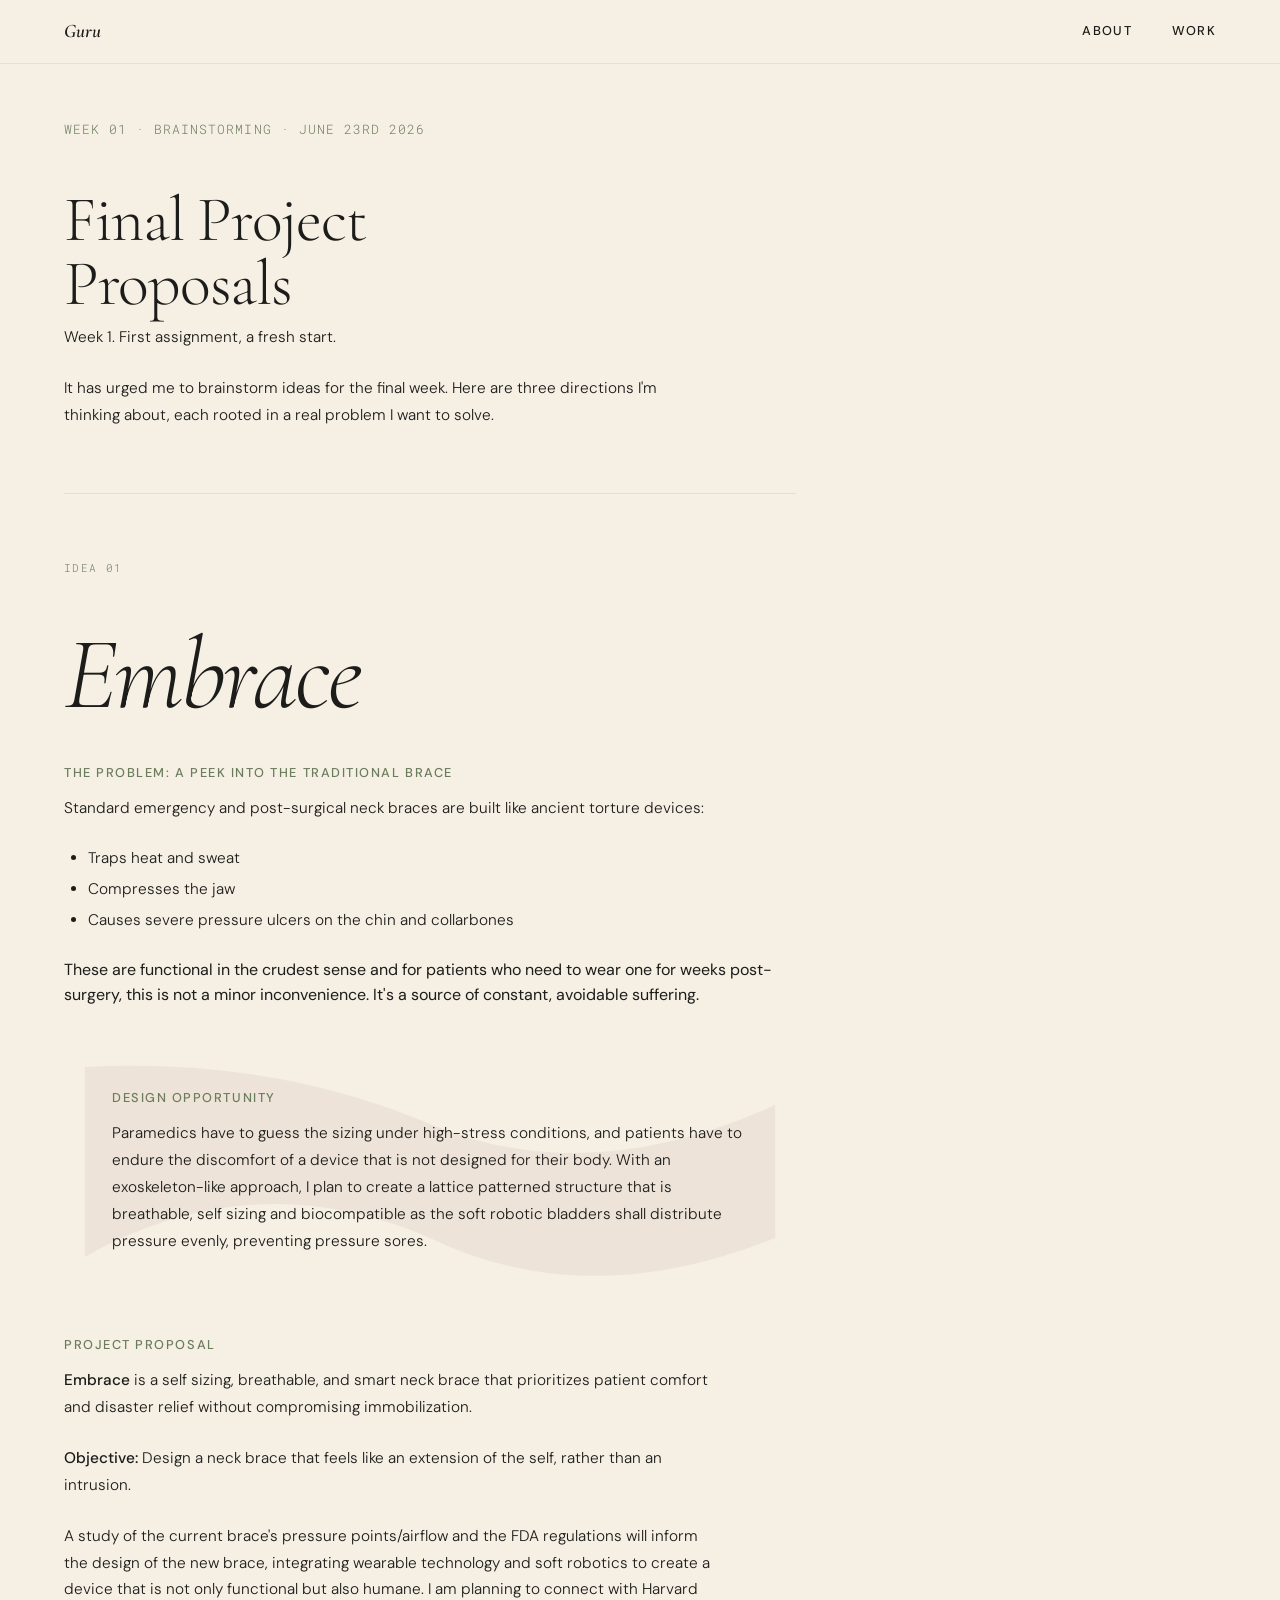
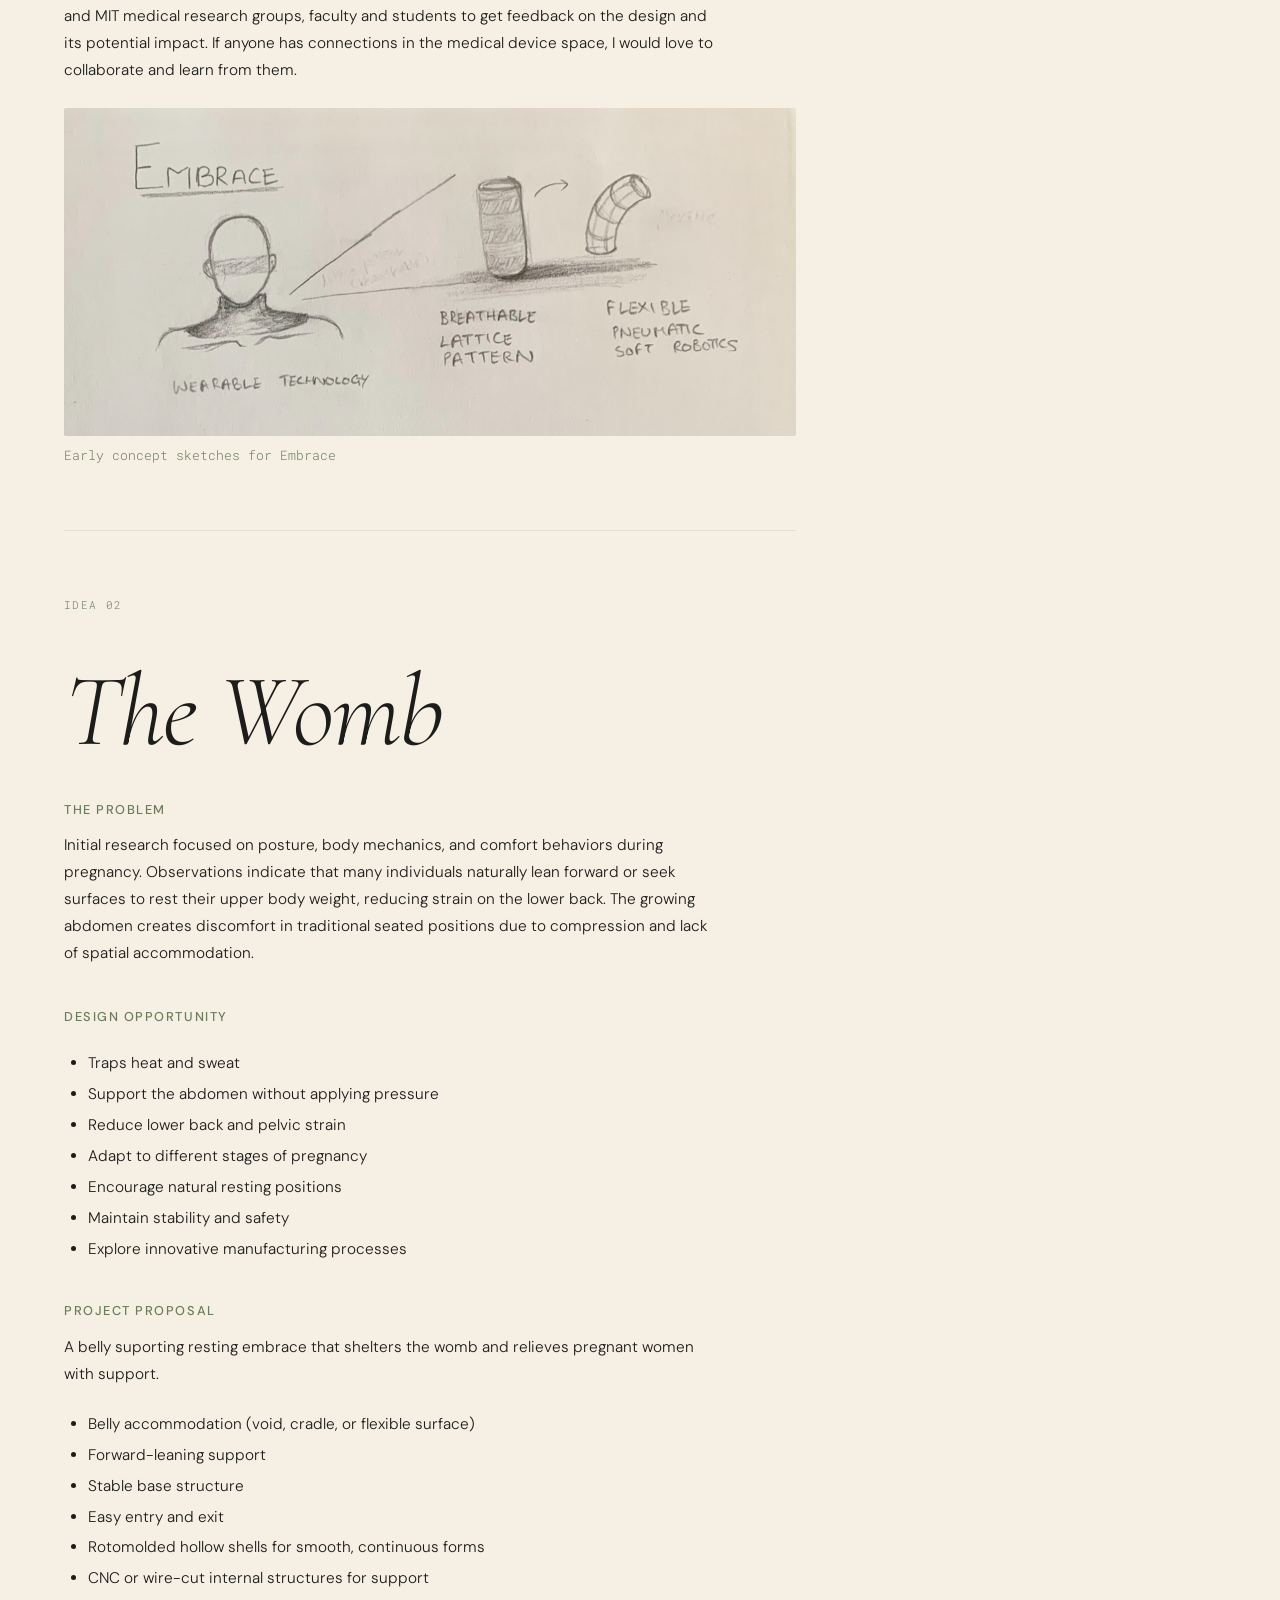
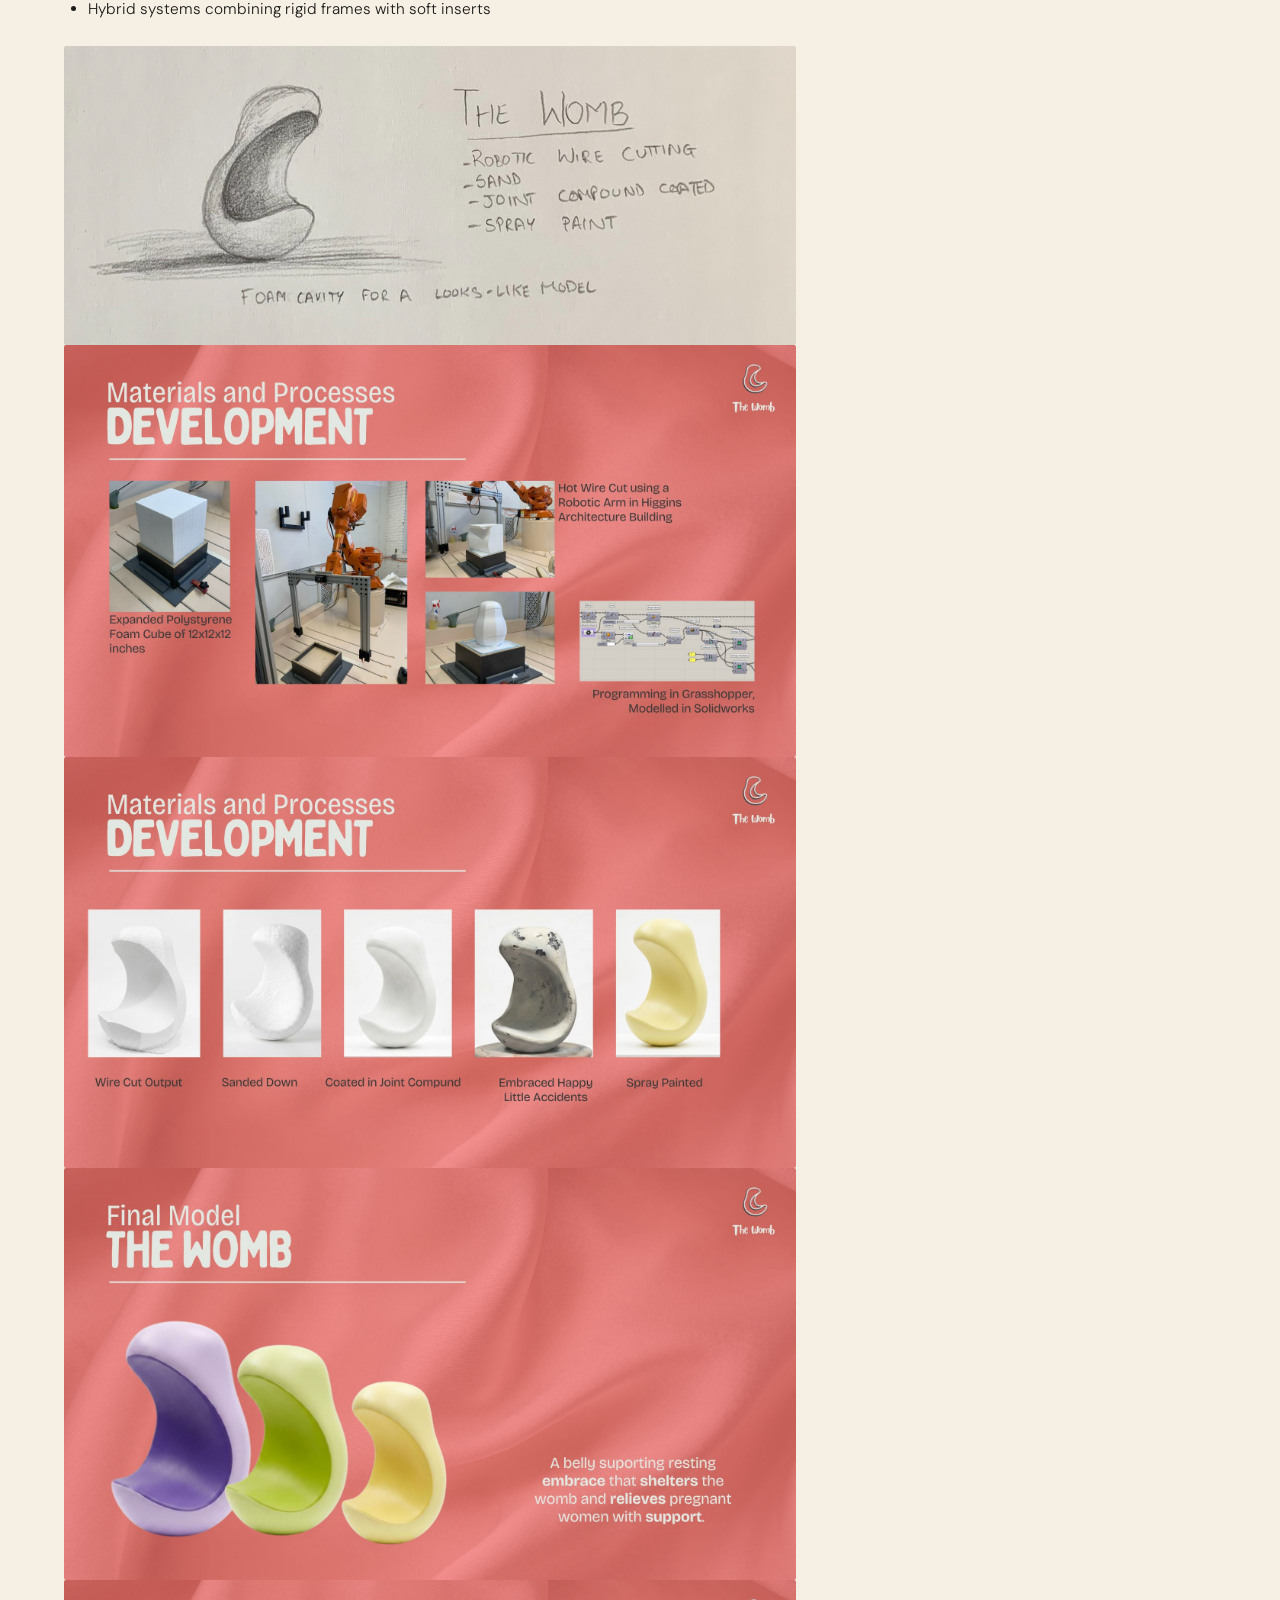
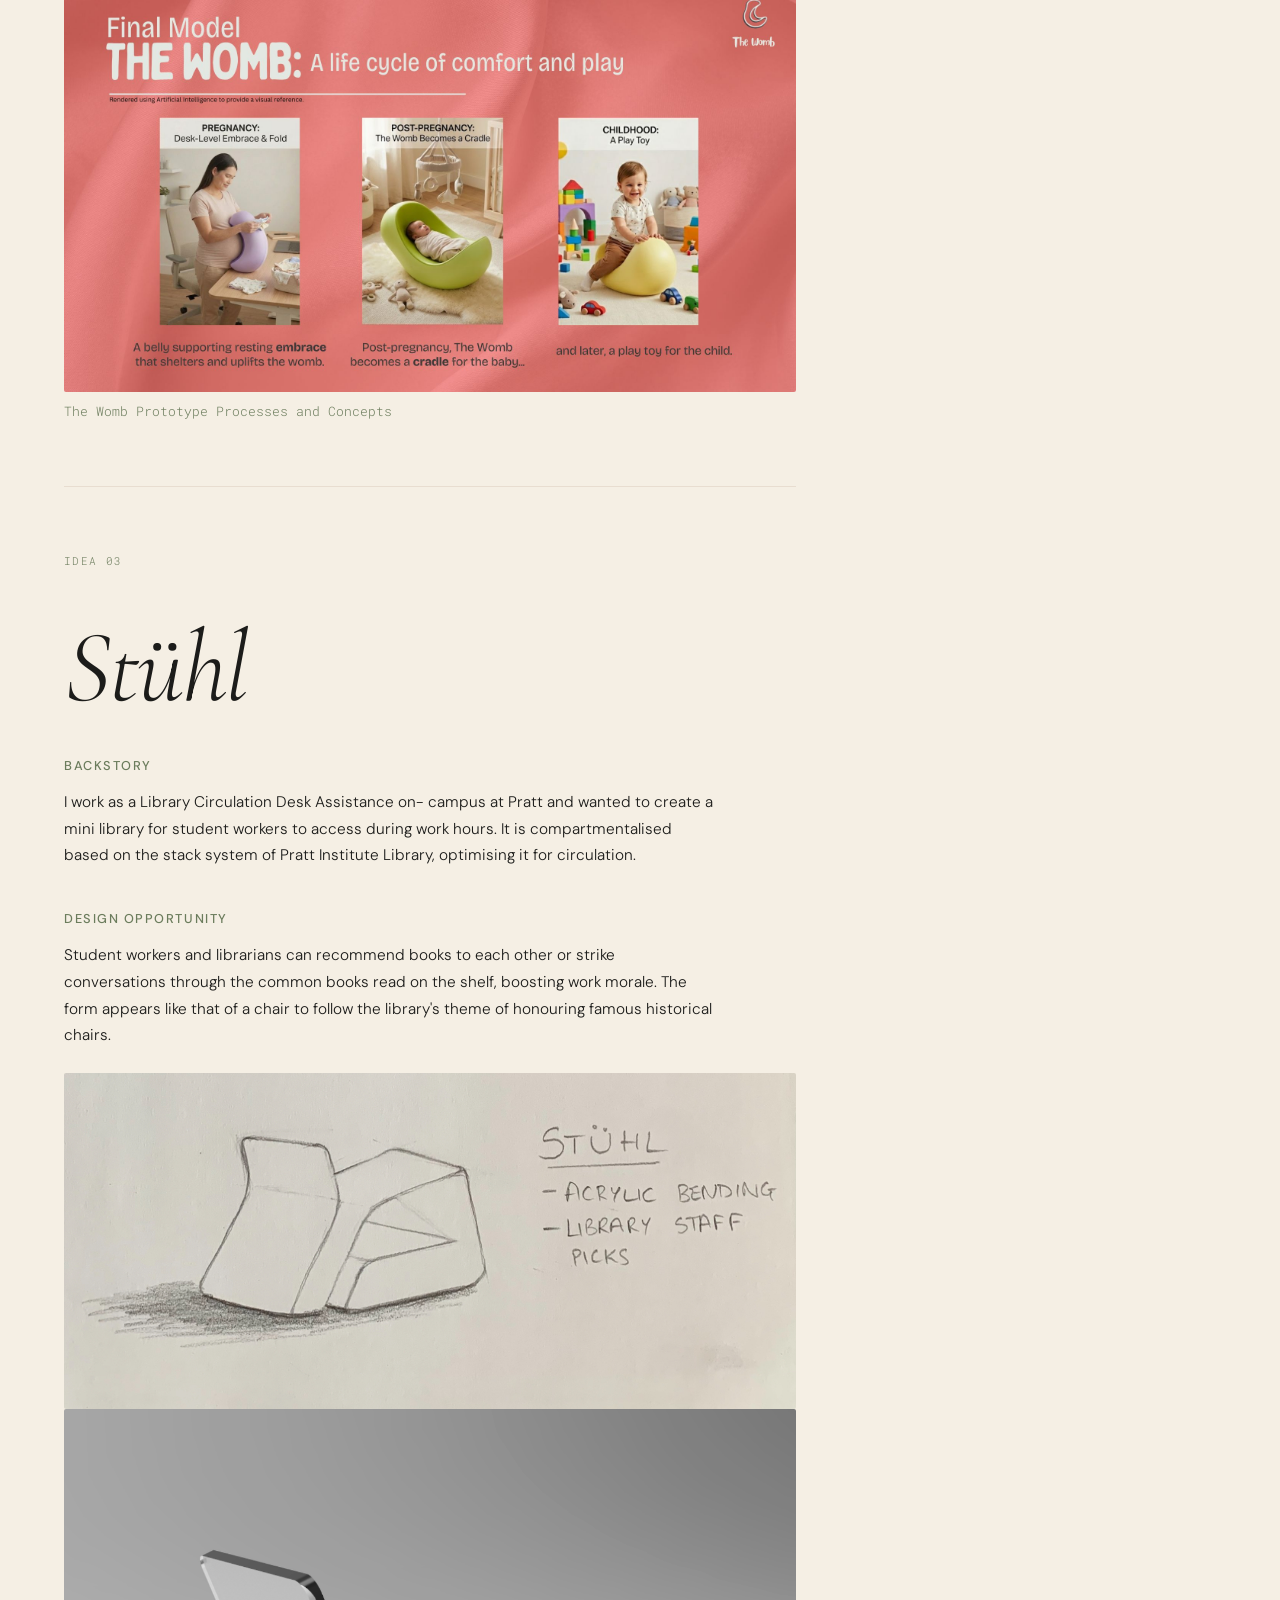
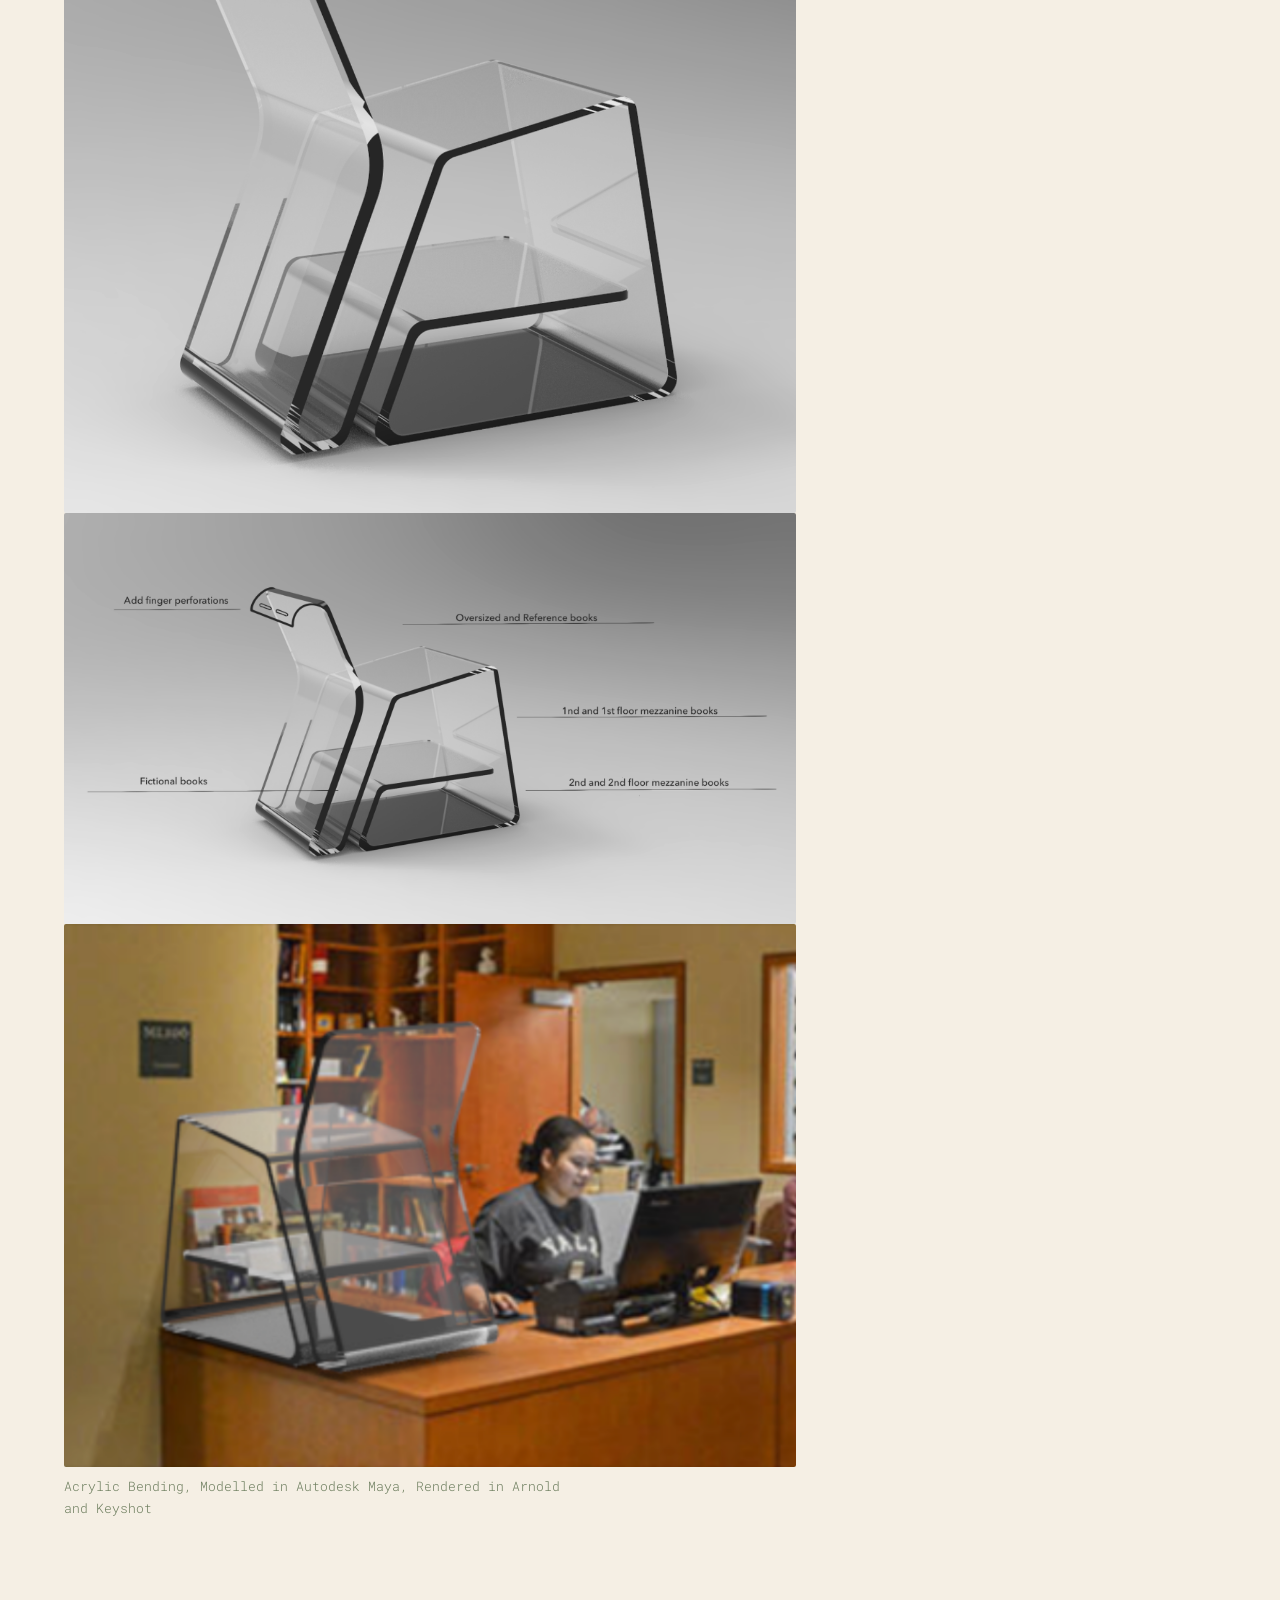
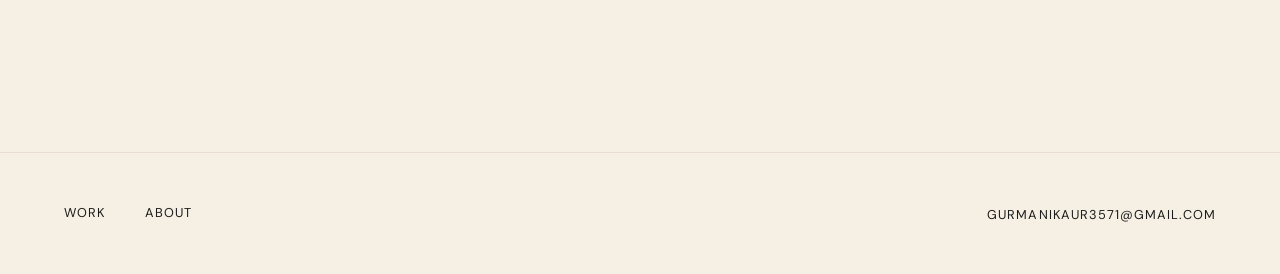
==== 01_intro/index.html @ 0826e694 "Week 1 updates with homepage and about section." ====
<!DOCTYPE html>
<html lang="en">
<head>
  <meta charset="UTF-8">
  <meta name="viewport" content="width=device-width, initial-scale=1.0">
  <title>Week 1 · Brainstorming</title>
  <link rel="stylesheet" href="../style.css">
  <style>
    .problem-blob {
      position: relative;
      margin: 2.5rem 0;
    }
    .problem-blob svg {
      position: absolute;
      inset: 0;
      width: 100%;
      height: 100%;
      z-index: 0;
      overflow: visible;
    }
    .problem-blob .blob-inner {
      position: relative;
      z-index: 1;
      padding: 2.5rem 3rem;
    }
    .idea-divider {
      border: none;
      border-top: 1px solid var(--secondary-color);
      margin: 4rem 0;
    }
    .idea-number {
      font-family: var(--mono-font-family);
      font-size: 0.7rem;
      letter-spacing: 0.12em;
      text-transform: uppercase;
      color: var(--accent-color);
      margin-bottom: 1rem;
    }
    .idea-title {
      font-family: var(--font-family);
      font-size: clamp(3.5rem, 8vw, 7rem);
      font-weight: 300;
      line-height: 0.95;
      letter-spacing: -0.02em;
      margin-bottom: 2.5rem;
    }
  </style>
</head>

<nav>
  <a id="home" href="../index.html">Guru</a>
  <a href="../about.html">About</a>
  <a href="../index.html#work">Work</a>
</nav>

<body>
  <section class="blog">

    <p class="blog-meta">Week 01 · Brainstorming · June 23rd 2026</p>
    <h1>Final Project<br>Proposals</h1>

    <p>
      Week 1.  First assignment, a fresh start. 
    </p>
    <p>
      It has urged me to brainstorm ideas for the final week.
      Here are three directions I'm thinking about, each rooted in 
      a real problem I want to solve.
    </p>

    <hr class="idea-divider">

    <p class="idea-number">Idea 01</p>
    <h2 class="idea-title">Embrace</h2>

    <h3><b>The Problem:</b> A Peek into the Traditional Brace</h3>
    <p>
      Standard emergency and post-surgical neck braces are built like ancient torture devices:

<ul>
  <li>Traps heat and sweat</li>
  <li>Compresses the jaw</li>
  <li>Causes severe pressure ulcers on the chin and collarbones</li>
</ul> 
      These are functional in the crudest sense and for patients who need to wear one for weeks 
      post-surgery, this is not a minor inconvenience. It's a source of 
      constant, avoidable suffering.
    </p>

    <div class="problem-blob">
      <svg viewBox="0 0 700 260" fill="none" xmlns="http://www.w3.org/2000/svg" preserveAspectRatio="none">
        <path d="M 20 20 
                 Q 200 10, 350 80 
                 Q 500 150, 680 60 
                 L 680 200 
                 Q 500 280, 350 200 
                 Q 180 120, 20 220 Z" 
              fill="#E8DDD0" opacity="0.6"/>
      </svg>
      <div class="blob-inner">
        <h3 style="margin-top:0;">Design Opportunity</h3>
        <p style="margin-bottom:0;">
          Paramedics have to guess the sizing under high-stress conditions, and patients have to endure the discomfort of a device
           that is not designed for their body.
          
          With an exoskeleton-like approach, I plan to create a lattice patterned structure that is breathable, 
          self sizing and biocompatible as the soft robotic bladders shall distribute pressure evenly, preventing pressure sores.
        </p>
      </div>
    </div>

    <h3>Project Proposal</h3>
    <p>
      <strong>Embrace</strong> is a self sizing, breathable, and smart neck brace that prioritizes patient comfort and
       disaster relief without compromising immobilization. 
      
          </p>
    <p><b>Objective:</b> Design a neck brace that feels like an extension of the self, rather than an intrusion.
    </p>
    <p>
      A study of the current brace's pressure points/airflow and the FDA regulations will inform the design of the new brace, integrating
      wearable technology and soft robotics to create a device that is not only functional but also humane. I am planning to connect with
      Harvard and MIT medical research groups, faculty and students to get feedback on the design and its potential impact. If anyone
      has connections in the medical device space, I would love to collaborate and learn from them.
    </p>

    <img src="../placeholder_assets/Embrace_sketch.jpg" alt="Embrace sketch">
    <p class="caption">Early concept sketches for Embrace</p>

    <hr class="idea-divider">

    <p class="idea-number">Idea 02</p>
    <h2 class="idea-title">The Womb</h2>

    <h3>The Problem</h3>
    <p>Initial research focused on posture, body mechanics, and comfort behaviors during pregnancy. 
      Observations indicate that many individuals naturally lean forward or seek surfaces to rest their upper body weight, 
      reducing strain on the lower back. The growing abdomen creates discomfort in traditional seated positions due to 
      compression and lack of spatial accommodation.</p>

    <h3>Design Opportunity</h3>
    <p>
      <ul>
        <li>Traps heat and sweat</li>
        <li>Support the abdomen without applying pressure</li>
        <li>Reduce lower back and pelvic strain</li>
        <li>Adapt to different stages of pregnancy</li>
        <li>Encourage natural resting positions</li>
        <li>Maintain stability and safety</li>
        <li>Explore innovative manufacturing processes</li>
      </ul>
    </p>

    <h3>Project Proposal</h3>
    <p> A belly suporting resting embrace that shelters the womb and relieves pregnant women with support.      
<ul>
<li>Belly accommodation (void, cradle, or flexible surface)</li>
<li>Forward-leaning support</li>
<li>Stable base structure</li>
<li>Easy entry and exit</li>
<li>Rotomolded hollow shells for smooth, continuous forms</li>
<li>CNC or wire-cut internal structures for support</li>
<li>Hybrid systems combining rigid frames with soft inserts</li>

</ul>
    </p>

    <img src="../placeholder_assets/Womb_sketch.jpg" alt="The Womb">
    <img src="../placeholder_assets/Womb_1.jpg" alt="The Womb">
    <img src="../placeholder_assets/Womb_2.jpg" alt="The Womb">
    <img src="../placeholder_assets/Womb_3.jpg" alt="The Womb">
    <img src="../placeholder_assets/Womb_4.jpg" alt="The Womb">
    <p class="caption">The Womb Prototype Processes and Concepts</p>

    <hr class="idea-divider">

    <p class="idea-number">Idea 03</p>
    <h2 class="idea-title">Stühl</h2>

    <h3>Backstory</h3>
    <p>I work as a Library Circulation Desk Assistance on- campus at Pratt and wanted to create a mini library
       for student workers to access during work hours. It is compartmentalised based on the stack system of Pratt 
       Institute Library, optimising it for circulation.</p>

    <h3>Design Opportunity</h3>
    <p>Student workers and librarians can recommend books to each other or strike conversations through the common books 
      read on the shelf, boosting work morale. The form appears like that of a chair to follow the library's theme of honouring 
      famous historical chairs.</p>

      <img src="../placeholder_assets/Stühl_sketch.jpg" alt="Stühl">
      <img src="../placeholder_assets/Stühl_1.png" alt="Stühl">
      <img src="../placeholder_assets/Stühl_2.png" alt="Stühl">
      <img src="../placeholder_assets/Stühl_3.png" alt="Stühl">
      <p class="caption">Acrylic Bending, Modelled in Autodesk Maya, Rendered in Arnold and Keyshot</p>

    <h3></h3>
    <p></p>

  </section>
</body>

<footer></footer>
<script src="../config.js"></script>
<script src="../slideshow.js"></script>
</html>
---- style.css ----
@import url('https://fonts.googleapis.com/css2?family=Cormorant+Garamond:ital,wght@0,300;0,400;0,600;0,700;1,300;1,400;1,600&family=DM+Sans:ital,opsz,wght@0,9..40,300;0,9..40,400;0,9..40,500;1,9..40,300&family=Roboto+Mono:wght@400;500&display=swap');

/* Reset */
*, *::before, *::after {
  margin: 0;
  padding: 0;
  box-sizing: border-box;
}

:root {
  --background-color: #F5EFE4;
  --text-color: #1C1C1A;
  --accent-color: #6B7C5C;
  --secondary-color: #E8DDD0;
  --font-family: 'Cormorant Garamond', serif;
  --body-font-family: 'DM Sans', sans-serif;
  --mono-font-family: 'Roboto Mono', monospace;
}

html {
  background-color: var(--background-color);
  color: var(--text-color);
  font-family: var(--body-font-family);
  font-size: 16px;
  line-height: 1.6;
}

/* Typography */
h1 {
  font-family: var(--font-family);
  font-size: clamp(3.5rem, 8vw, 9rem);
  font-weight: 300;
  line-height: 1.0;
  letter-spacing: -0.02em;
  margin-bottom: 2rem;
}

h2 {
  font-family: var(--font-family);
  font-size: clamp(1.8rem, 3.5vw, 3rem);
  font-weight: 400;
  font-style: italic;
  margin-bottom: 0.5rem;
  margin-top: 3rem;
}

h3 {
  font-family: var(--body-font-family);
  font-size: clamp(0.7rem, 1vw, 0.85rem);
  font-weight: 500;
  letter-spacing: 0.12em;
  text-transform: uppercase;
  color: var(--accent-color);
  margin-bottom: 0.75rem;
  margin-top: 2.5rem;
}

p {
  font-family: var(--body-font-family);
  font-size: clamp(0.95rem, 1.2vw, 1.1rem);
  font-weight: 300;
  line-height: 1.75;
  margin-bottom: 1.5rem;
  max-width: 65ch;
}

b, strong {
  font-weight: 500;
}

a {
  color: var(--text-color);
  text-decoration: underline;
  text-underline-offset: 3px;
  transition: color 0.2s ease;
}

a:hover {
  color: var(--accent-color);
}

ul, ol {
  font-family: var(--body-font-family);
  font-size: clamp(0.95rem, 1.2vw, 1.05rem);
  font-weight: 300;
  padding-left: 1.5rem;
  margin-bottom: 1.5rem;
}

li {
  margin-bottom: 0.4rem;
}

code {
  font-family: var(--mono-font-family);
  font-size: 0.875em;
  background-color: var(--secondary-color);
  padding: 2px 6px;
  border-radius: 3px;
}

pre {
  font-family: var(--mono-font-family);
  font-size: 0.875rem;
  background-color: var(--secondary-color);
  padding: 1.5rem;
  border-radius: 6px;
  overflow-x: auto;
  margin-bottom: 2rem;
}

pre code {
  background: none;
  padding: 0;
}

table {
  width: 100%;
  border-collapse: collapse;
  margin-bottom: 2rem;
  font-size: 0.95rem;
}

th, td {
  border: 1px solid var(--secondary-color);
  padding: 0.6rem 1rem;
  text-align: left;
}

th {
  font-weight: 500;
  background-color: var(--secondary-color);
}

/*  Navigation */
nav {
  position: fixed;
  top: 0;
  left: 0;
  right: 0;
  z-index: 100;
  height: 64px;
  padding: 0 5vw;
  display: flex;
  align-items: center;
  gap: 2.5rem;
  background-color: rgba(245, 239, 228, 0.92);
  backdrop-filter: blur(8px);
  border-bottom: 1px solid var(--secondary-color);
}

nav a {
  font-family: var(--body-font-family);
  font-size: 0.8rem;
  font-weight: 500;
  letter-spacing: 0.1em;
  text-transform: uppercase;
  text-decoration: none;
  color: var(--text-color);
  transition: color 0.2s ease;
}

nav a:hover {
  color: var(--accent-color);
}

nav #home {
  margin-right: auto;
  font-family: var(--font-family);
  font-size: 1.2rem;
  font-weight: 600;
  font-style: italic;
  letter-spacing: 0;
  text-transform: none;
}

/* Footer */
footer {
  width: 100%;
  margin-top: 8rem;
  padding: 3rem 5vw;
  border-top: 1px solid var(--secondary-color);
  display: flex;
  align-items: center;
  gap: 2.5rem;
}

footer a {
  font-size: 0.8rem;
  letter-spacing: 0.08em;
  text-transform: uppercase;
  text-decoration: none;
  font-weight: 400;
}

footer #contact-info {
  margin-left: auto;
}

footer #year {
  font-family: var(--mono-font-family);
  font-size: 0.8rem;
  color: var(--accent-color);
}

/* Hero */
#hero {
  min-height: 90vh;
  padding: calc(64px + 8vh) 5vw 6vh;
  display: flex;
  flex-direction: column;
  justify-content: flex-end;
  position: relative;
  overflow: hidden;
}

#hero .eyebrow {
  font-family: var(--body-font-family);
  font-size: 0.8rem;
  font-weight: 500;
  letter-spacing: 0.14em;
  text-transform: uppercase;
  color: var(--accent-color);
  margin-bottom: 1.5rem;
}

#hero h1 {
  max-width: 14ch;
}

#hero .hero-sub {
  font-family: var(--font-family);
  font-size: clamp(1.1rem, 1.8vw, 1.4rem);
  font-style: italic;
  font-weight: 300;
  color: var(--text-color);
  max-width: 55ch;
  line-height: 1.5;
  margin-top: 1.5rem;
  margin-bottom: 0;
}

/* Decorative leaf SVG background — bottom right */
#hero::after {
  content: '';
  position: absolute;
  bottom: -2rem;
  right: -2rem;
  width: clamp(200px, 35vw, 480px);
  height: clamp(200px, 35vw, 480px);
  background-image: url('./placeholder_assets/leaf-bg.svg');
  background-size: contain;
  background-repeat: no-repeat;
  background-position: bottom right;
  opacity: 0.18;
  pointer-events: none;
}

/* Intro section */
#intro {
  padding: 6rem 5vw;
  max-width: 700px;
  border-top: 1px solid var(--secondary-color);
}

/* Work / week list */
#work {
  padding: 4rem 5vw 6rem;
}

#work h3 {
  margin-bottom: 2rem;
}

.week-grid {
  display: grid;
  grid-template-columns: repeat(auto-fill, minmax(220px, 1fr));
  gap: 1px;
  border: 1px solid var(--secondary-color);
}

.week-grid a {
  display: block;
  padding: 1.5rem 1.75rem;
  text-decoration: none;
  font-family: var(--body-font-family);
  font-size: 0.9rem;
  font-weight: 400;
  border-right: 1px solid var(--secondary-color);
  border-bottom: 1px solid var(--secondary-color);
  transition: background-color 0.15s ease, color 0.15s ease;
}

.week-grid a:hover {
  background-color: var(--text-color);
  color: var(--background-color);
}

.week-grid a .week-num {
  display: block;
  font-family: var(--mono-font-family);
  font-size: 0.7rem;
  color: var(--accent-color);
  margin-bottom: 0.4rem;
  letter-spacing: 0.08em;
}

.week-grid a:hover .week-num {
  color: var(--secondary-color);
}

/* About page */
.about-hero {
  padding: calc(64px + 6vh) 5vw 4rem;
  display: grid;
  grid-template-columns: 1fr 1.6fr;
  gap: 5vw;
  align-items: start;
  max-width: 1100px;
}

.about-hero img {
  width: 100%;
  aspect-ratio: 3/4;
  object-fit: cover;
  border-radius: 4px;
}

.about-hero .about-text h1 {
  font-size: clamp(2.8rem, 5vw, 5rem);
  margin-bottom: 1.5rem;
}

.about-hero .about-text p {
  max-width: 55ch;
}

/* Resume section */
.resume {
  padding: 4rem 5vw 2rem;
  border-top: 1px solid var(--secondary-color);
  max-width: 900px;
}

.resume-block {
  margin-bottom: 3rem;
}

.resume-block h3 {
  margin-top: 0;
  padding-bottom: 0.5rem;
  border-bottom: 1px solid var(--secondary-color);
  margin-bottom: 1.25rem;
}

.resume-entry {
  margin-bottom: 1.5rem;
}

.resume-entry .role {
  font-weight: 500;
  font-size: 0.95rem;
  margin-bottom: 0.1rem;
}

.resume-entry .org {
  font-size: 0.85rem;
  color: var(--accent-color);
  margin-bottom: 0.4rem;
  font-family: var(--mono-font-family);
}

.resume-entry ul {
  margin-bottom: 0;
}

/* Blog / weekly assignment pages */
.blog {
  padding: calc(64px + 6vh) 5vw 4rem;
  max-width: 860px;
}

.blog h1 {
  font-size: clamp(2.5rem, 5vw, 5.5rem);
  margin-bottom: 0.5rem;
}

.blog .blog-meta {
  font-size: 0.8rem;
  color: var(--accent-color);
  letter-spacing: 0.08em;
  text-transform: uppercase;
  font-family: var(--mono-font-family);
  margin-bottom: 3rem;
}

/* Project idea card (Week 1) */
.idea-card {
  border: 1px solid var(--secondary-color);
  border-radius: 4px;
  padding: 2rem 2.5rem;
  margin-bottom: 2rem;
  position: relative;
}

.idea-card .idea-tag {
  font-family: var(--mono-font-family);
  font-size: 0.7rem;
  letter-spacing: 0.1em;
  text-transform: uppercase;
  color: var(--accent-color);
  margin-bottom: 0.75rem;
}

.idea-card h2 {
  margin-top: 0;
  font-size: clamp(2rem, 4vw, 3.5rem);
}

/* Blob shape (signature element) */
.blob-section {
  position: relative;
  padding: 3rem 2.5rem;
  margin: 2rem 0;
}

.blob-section svg.blob-bg {
  position: absolute;
  inset: 0;
  width: 100%;
  height: 100%;
  z-index: 0;
}

.blob-section .blob-content {
  position: relative;
  z-index: 1;
}

/* Media */
img {
  max-width: 100%;
  display: block;
  border-radius: 2px;
}

iframe, video {
  width: 100%;
  max-width: 720px;
  aspect-ratio: 16/9;
  border: none;
  margin-bottom: 2rem;
  border-radius: 4px;
}

.caption {
  font-size: 0.8rem;
  color: var(--accent-color);
  font-family: var(--mono-font-family);
  margin-top: 0.5rem;
  margin-bottom: 2rem;
}

.img-duo, .img-trip, .img-quad {
  display: grid;
  gap: 0.5rem;
  margin-bottom: 2rem;
}

.img-duo  { grid-template-columns: 1fr 1fr; }
.img-trip { grid-template-columns: 1fr 1fr 1fr; }
.img-quad { grid-template-columns: 1fr 1fr; }

/* Slideshow */
.slideshow-container {
  position: relative;
  margin-bottom: 2rem;
  overflow: hidden;
}

.slides { display: none; }

.prev, .next {
  position: absolute;
  top: 50%;
  transform: translateY(-50%);
  padding: 0.5rem 1rem;
  background: rgba(28,28,26,0.6);
  color: #fff;
  cursor: pointer;
  user-select: none;
  text-decoration: none;
  font-size: 1.2rem;
  border-radius: 2px;
  z-index: 10;
}

.next { right: 0; }

/* Responsive */
@media (max-width: 768px) {
  .about-hero {
    grid-template-columns: 1fr;
  }

  .about-hero img {
    max-width: 260px;
    aspect-ratio: 1;
  }

  #hero::after {
    opacity: 0.1;
  }
}
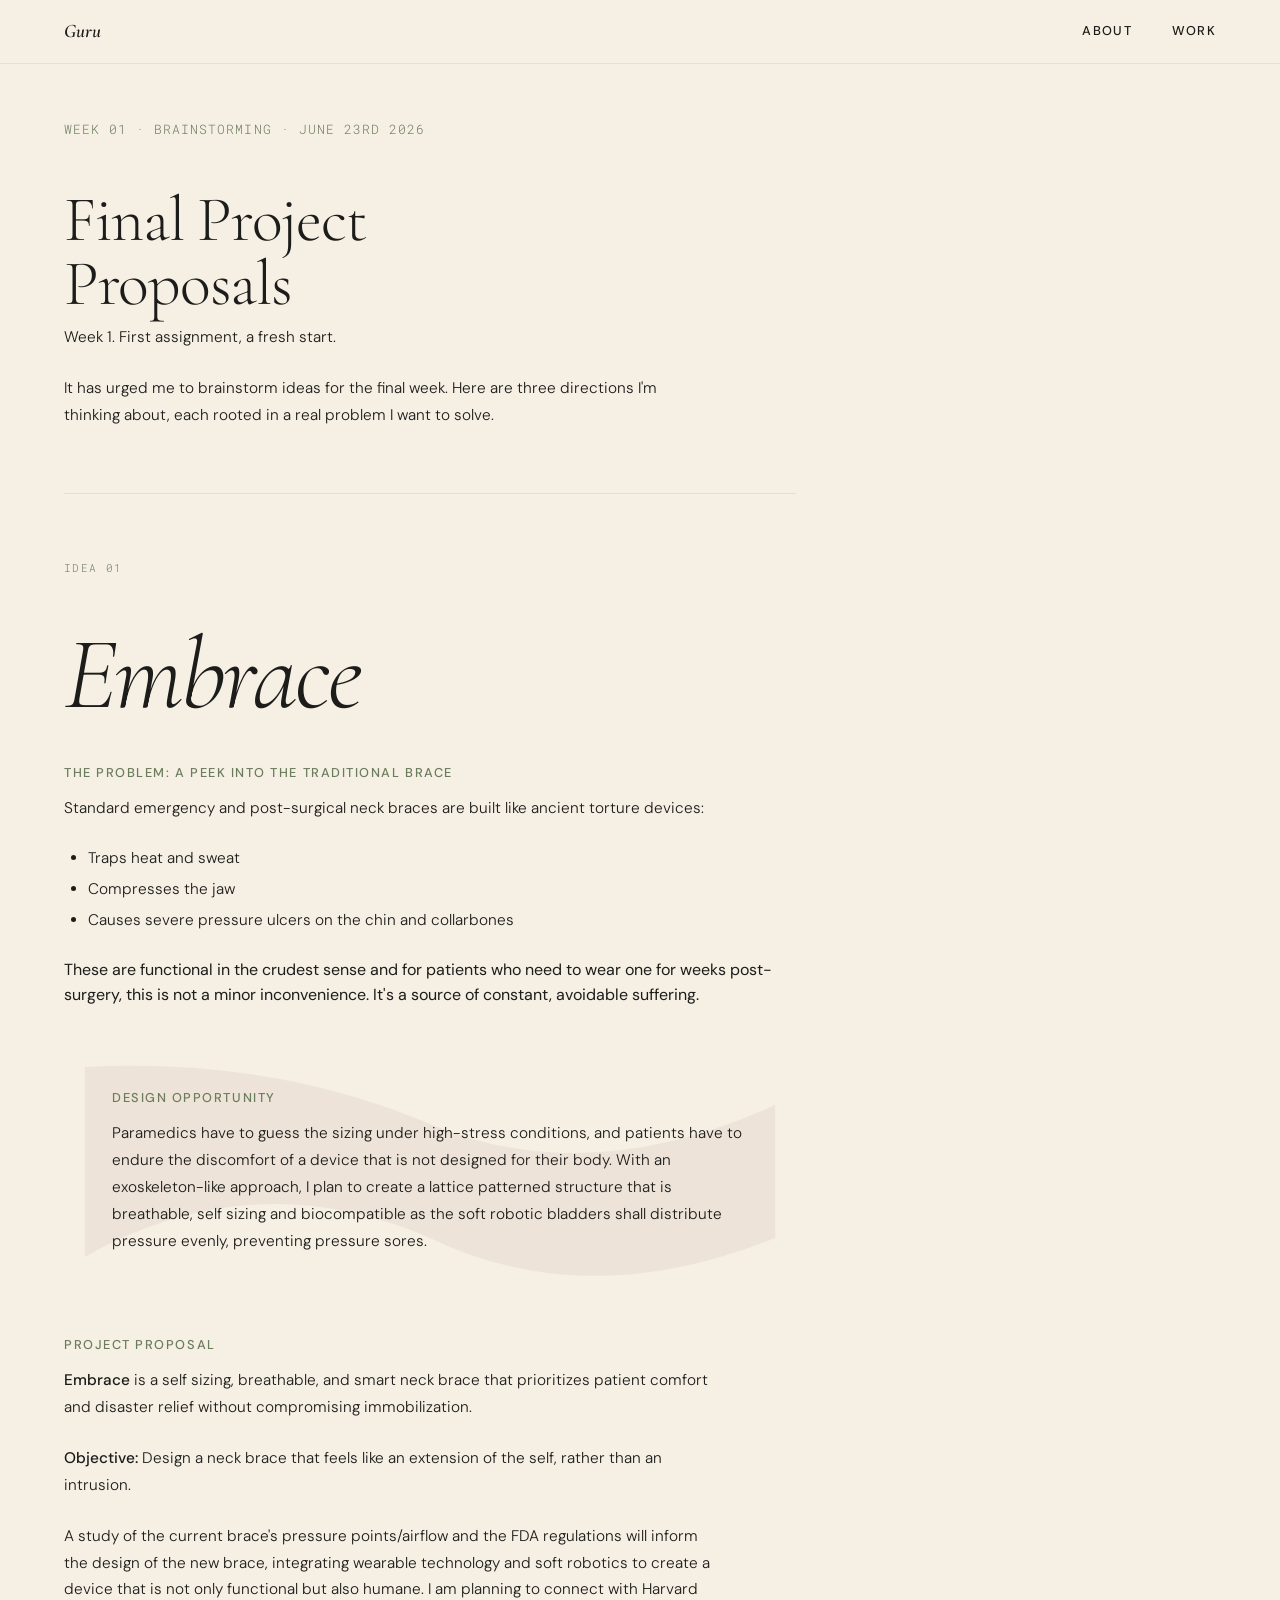
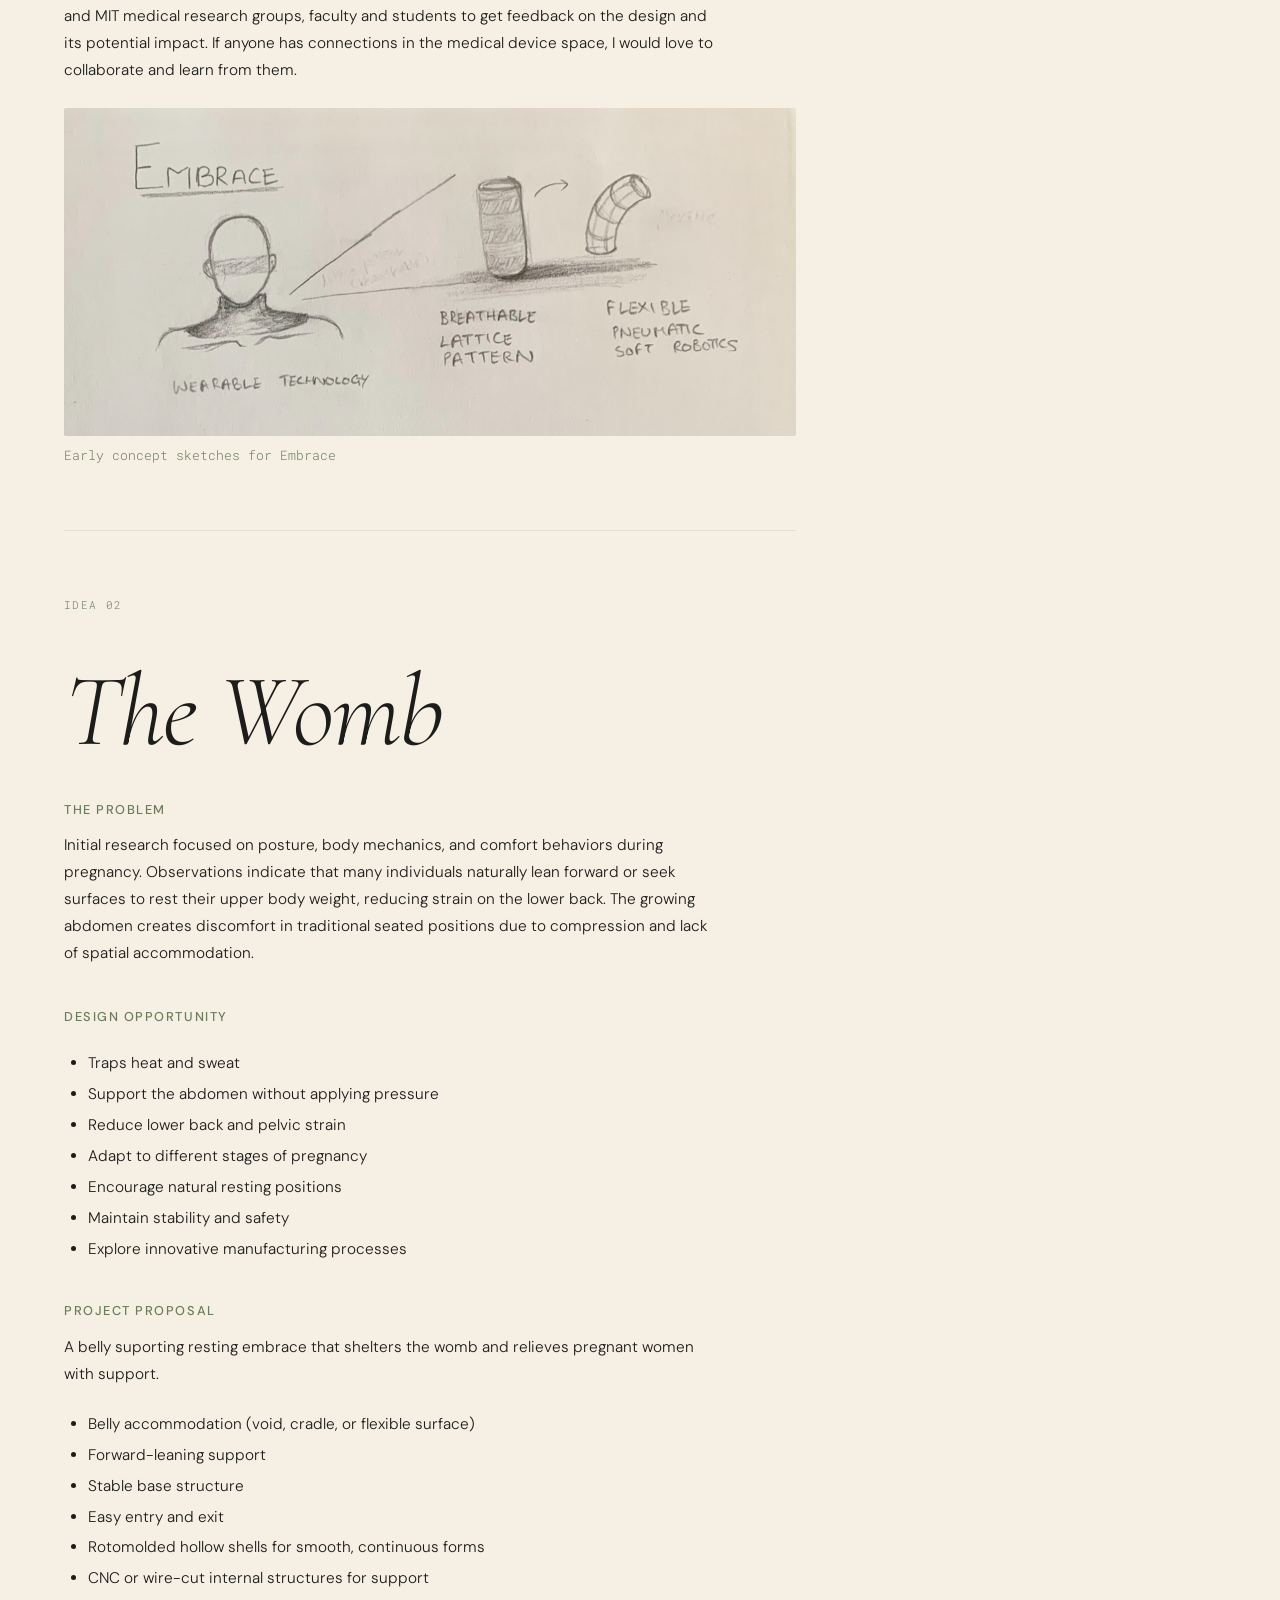
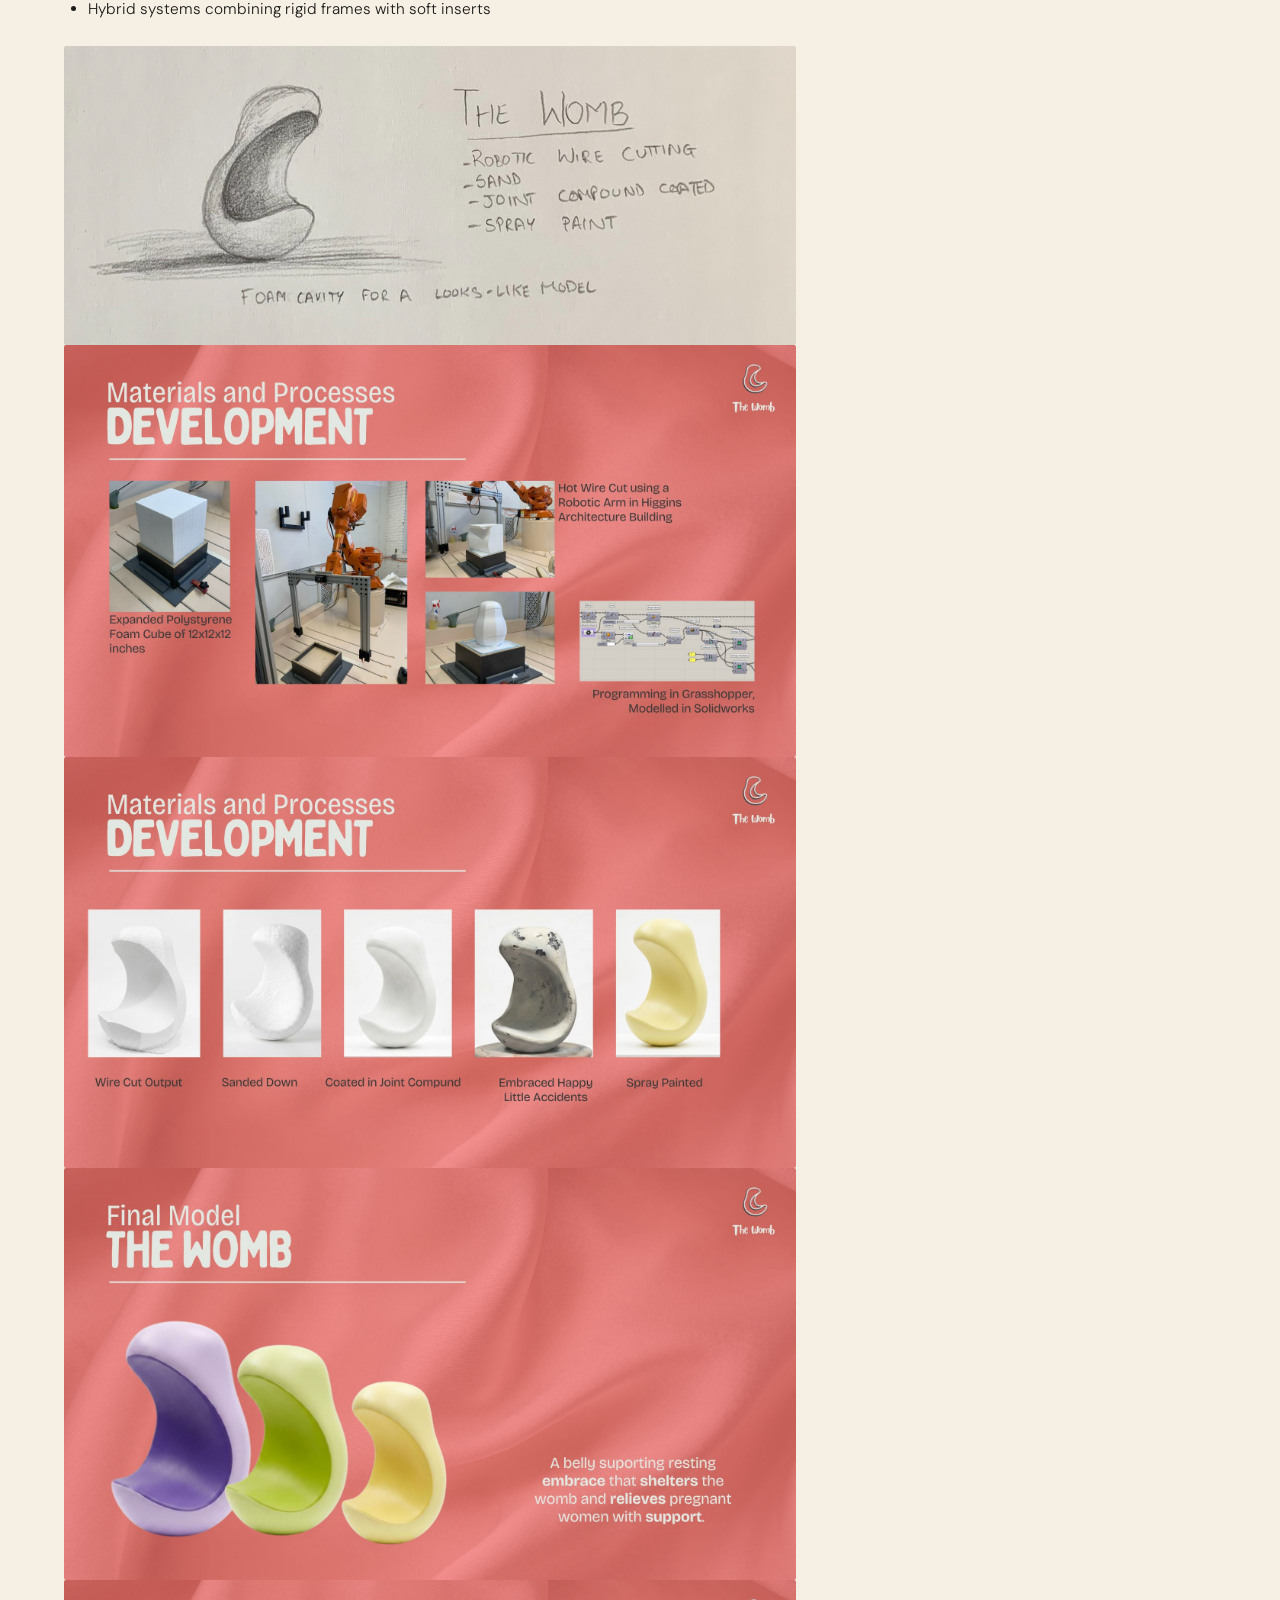
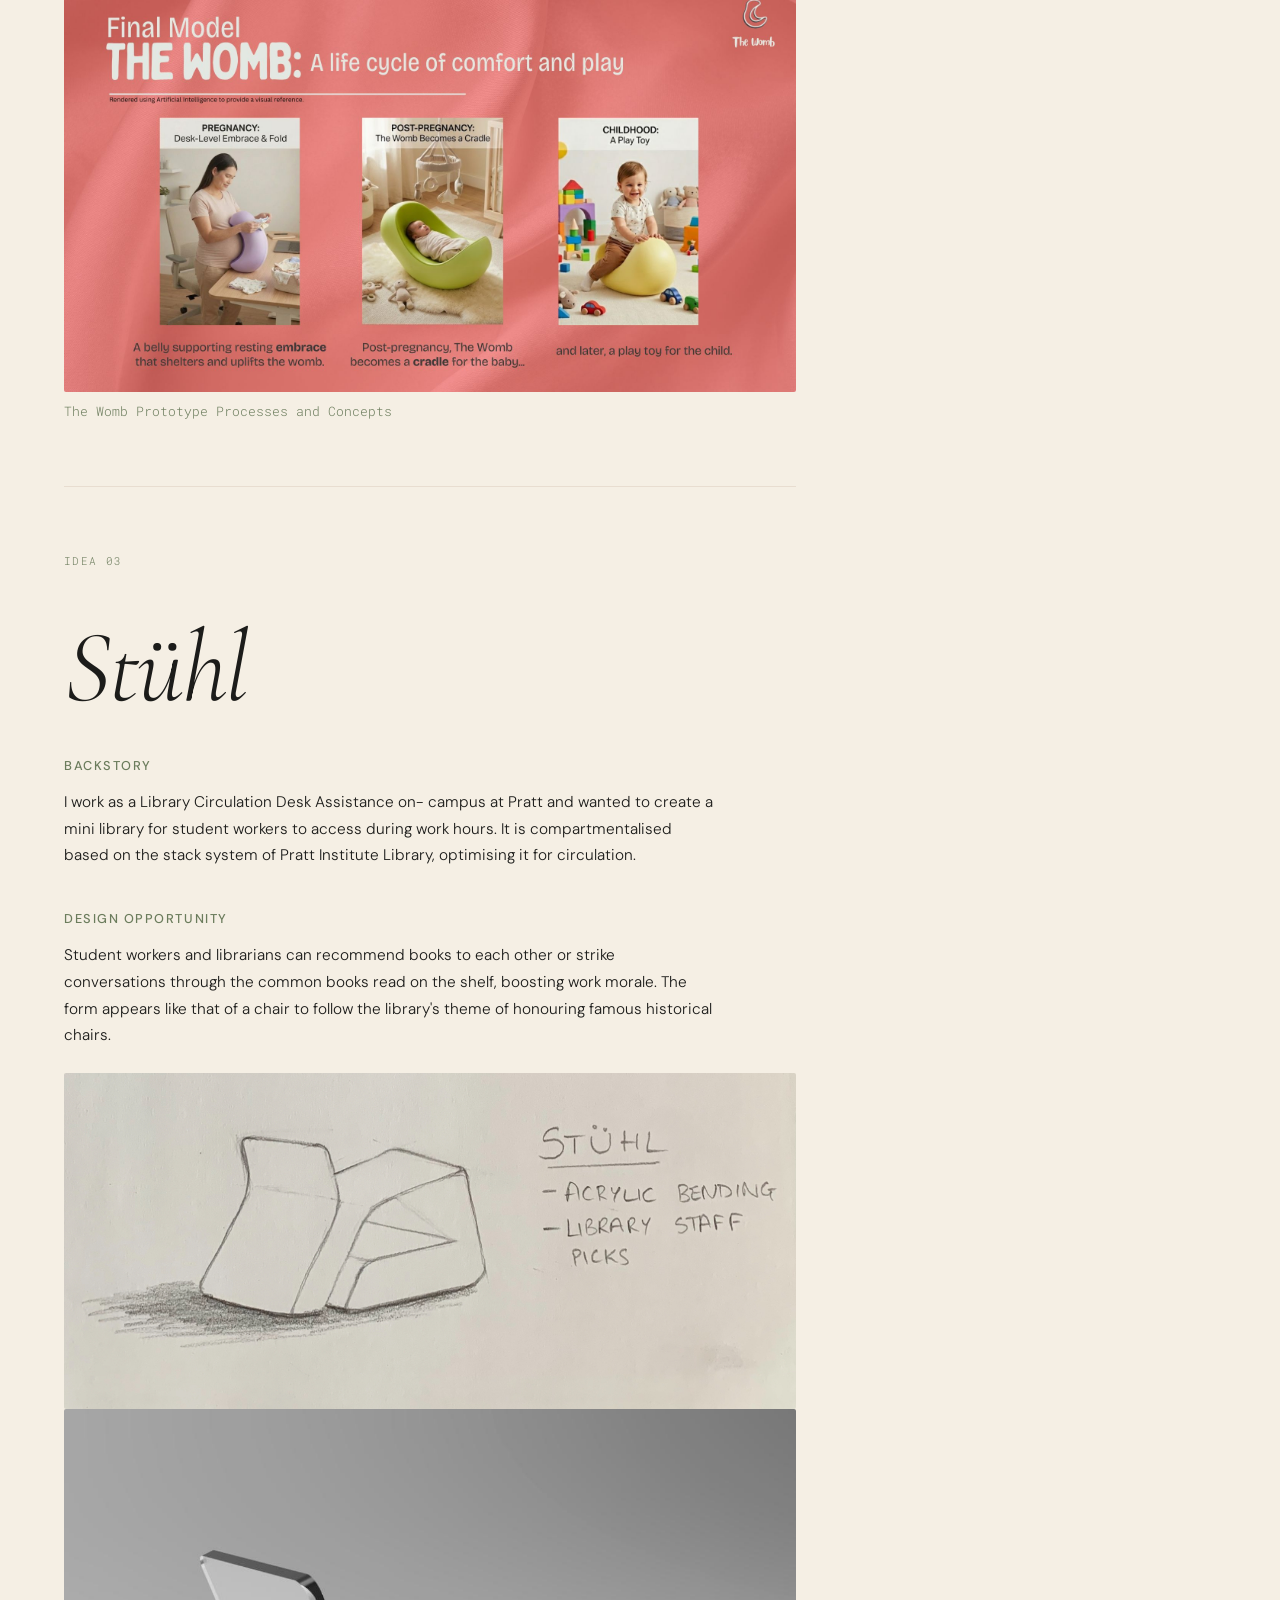
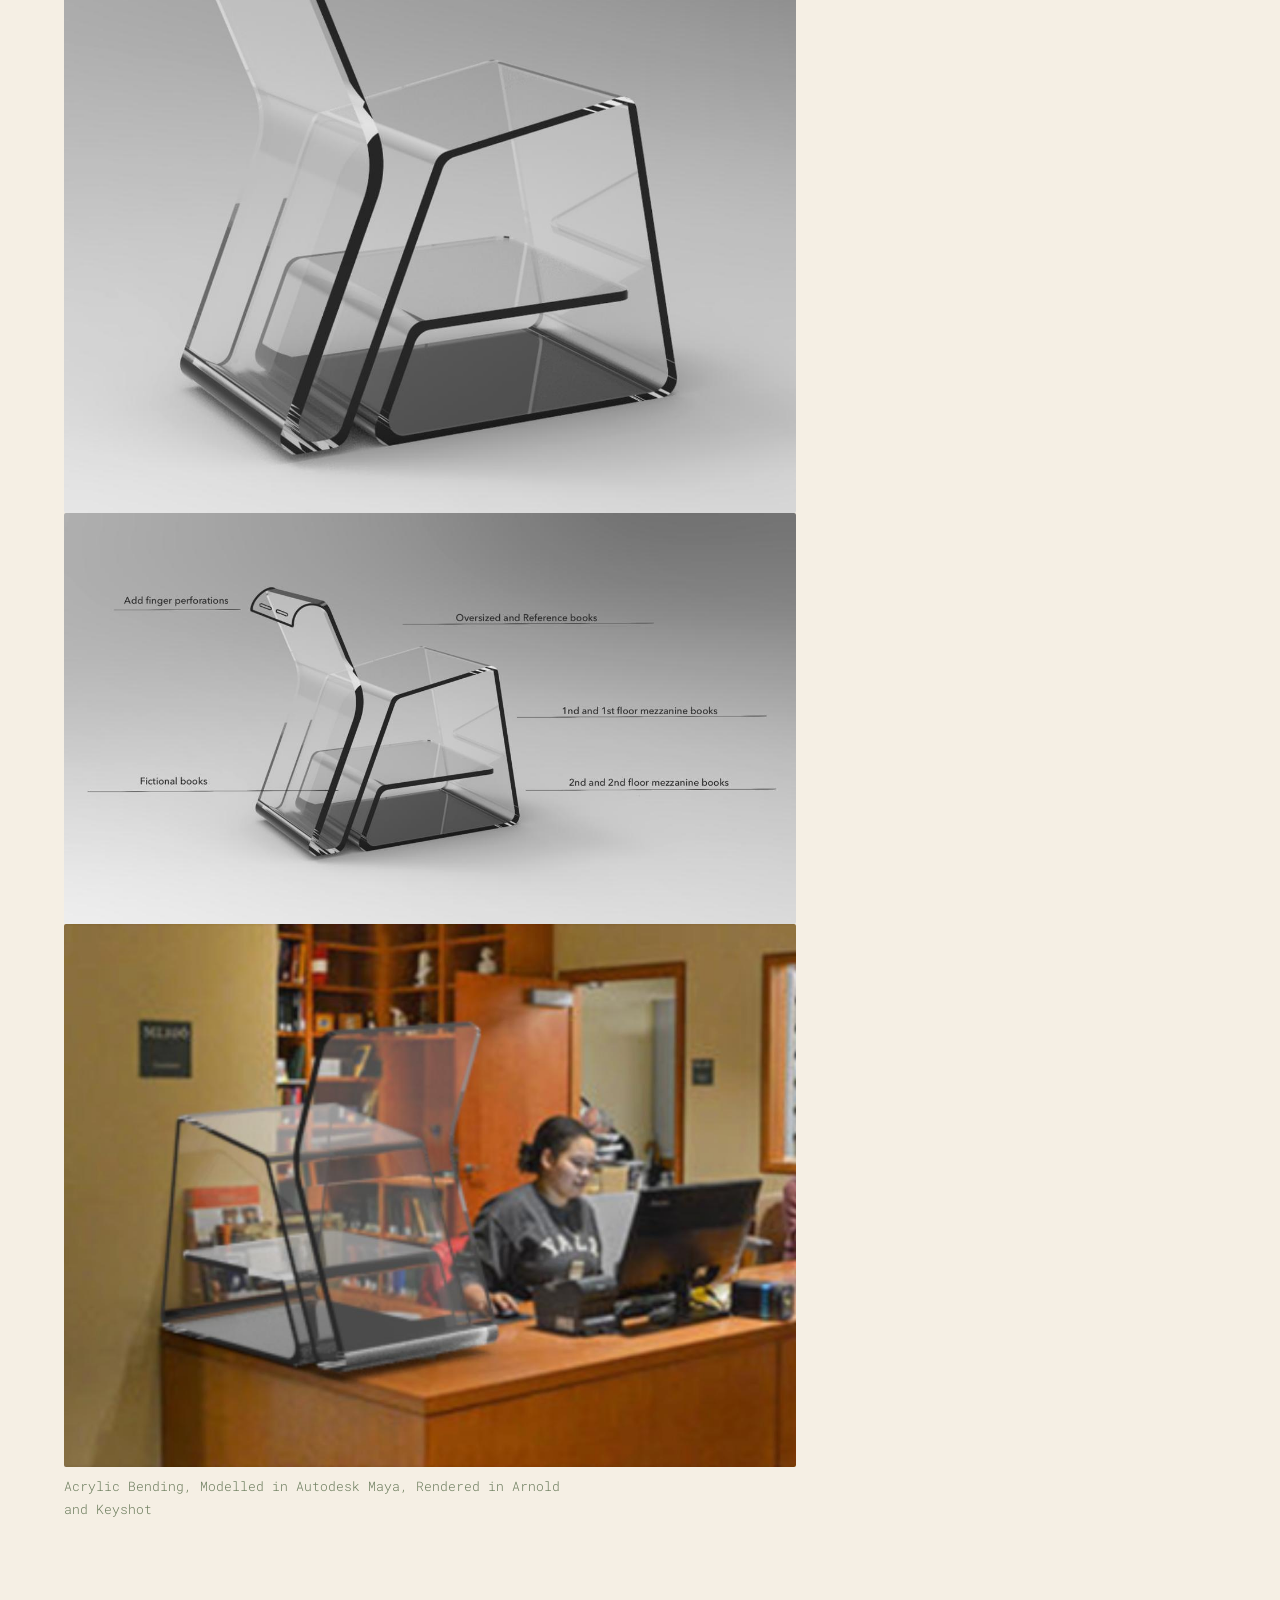
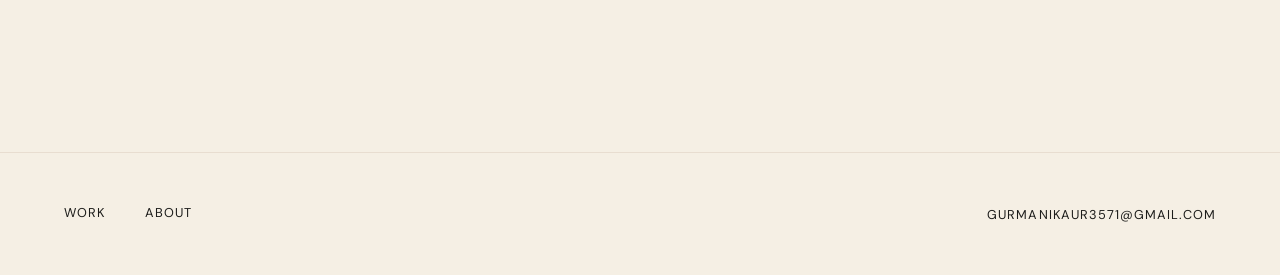
==== commit e0552de2: "fixed images assign 1" ====
--- a/01_intro/index.html
+++ b/01_intro/index.html
@@ -188,9 +188,9 @@
       famous historical chairs.</p>
 
       <img src="../placeholder_assets/Stühl_sketch.jpg" alt="Stühl">
-      <img src="../placeholder_assets/Stühl_1.png" alt="Stühl">
-      <img src="../placeholder_assets/Stühl_2.png" alt="Stühl">
-      <img src="../placeholder_assets/Stühl_3.png" alt="Stühl">
+      <img src="../placeholder_assets/Stühl_1.jpeg" alt="Stühl">
+      <img src="../placeholder_assets/Stühl_2.jpeg" alt="Stühl">
+      <img src="../placeholder_assets/Stühl_3.jpeg" alt="Stühl">
       <p class="caption">Acrylic Bending, Modelled in Autodesk Maya, Rendered in Arnold and Keyshot</p>
 
     <h3></h3>
--- a/style.css
+++ b/style.css
@@ -511,4 +511,88 @@
   #hero::after {
     opacity: 0.1;
   }
+}
+
+/* Featured Project */
+.featured-project {
+  padding: 4rem 5vw;
+  border-top: 1px solid var(--secondary-color);
+  max-width: 1200px;
+}
+
+.featured-project > h3 {
+  margin-top: 0;
+  margin-bottom: 2.5rem;
+}
+
+.project-card {
+  display: grid;
+  grid-template-columns: 1fr 1fr;
+  gap: 4vw;
+  align-items: start;
+}
+
+.project-images {
+  display: flex;
+  flex-direction: column;
+  gap: 0.5rem;
+}
+
+.project-images > img {
+  width: 100%;
+  aspect-ratio: 3/4;
+  object-fit: cover;
+  border-radius: 4px;
+}
+
+.project-img-duo {
+  display: grid;
+  grid-template-columns: 1fr 1fr;
+  gap: 0.5rem;
+}
+
+.project-img-duo img {
+  width: 100%;
+  aspect-ratio: 1;
+  object-fit: cover;
+  border-radius: 4px;
+}
+
+.project-tag {
+  font-family: var(--mono-font-family);
+  font-size: 0.7rem;
+  letter-spacing: 0.1em;
+  text-transform: uppercase;
+  color: var(--accent-color);
+  margin-bottom: 0.5rem;
+}
+
+.project-title {
+  font-family: var(--font-family);
+  font-size: clamp(2.5rem, 5vw, 4.5rem);
+  font-weight: 300;
+  margin-top: 0;
+  margin-bottom: 0.25rem;
+  font-style: normal;
+}
+
+.project-sub {
+  font-family: var(--font-family);
+  font-style: italic;
+  font-size: 1.1rem;
+  color: var(--accent-color);
+  margin-bottom: 1.5rem;
+}
+
+.project-values {
+  font-family: var(--mono-font-family);
+  font-size: 0.78rem;
+  letter-spacing: 0.12em;
+  text-transform: uppercase;
+  margin-top: 2rem;
+  color: var(--text-color);
+}
+
+@media (max-width: 768px) {
+  .project-card { grid-template-columns: 1fr; }
 }
